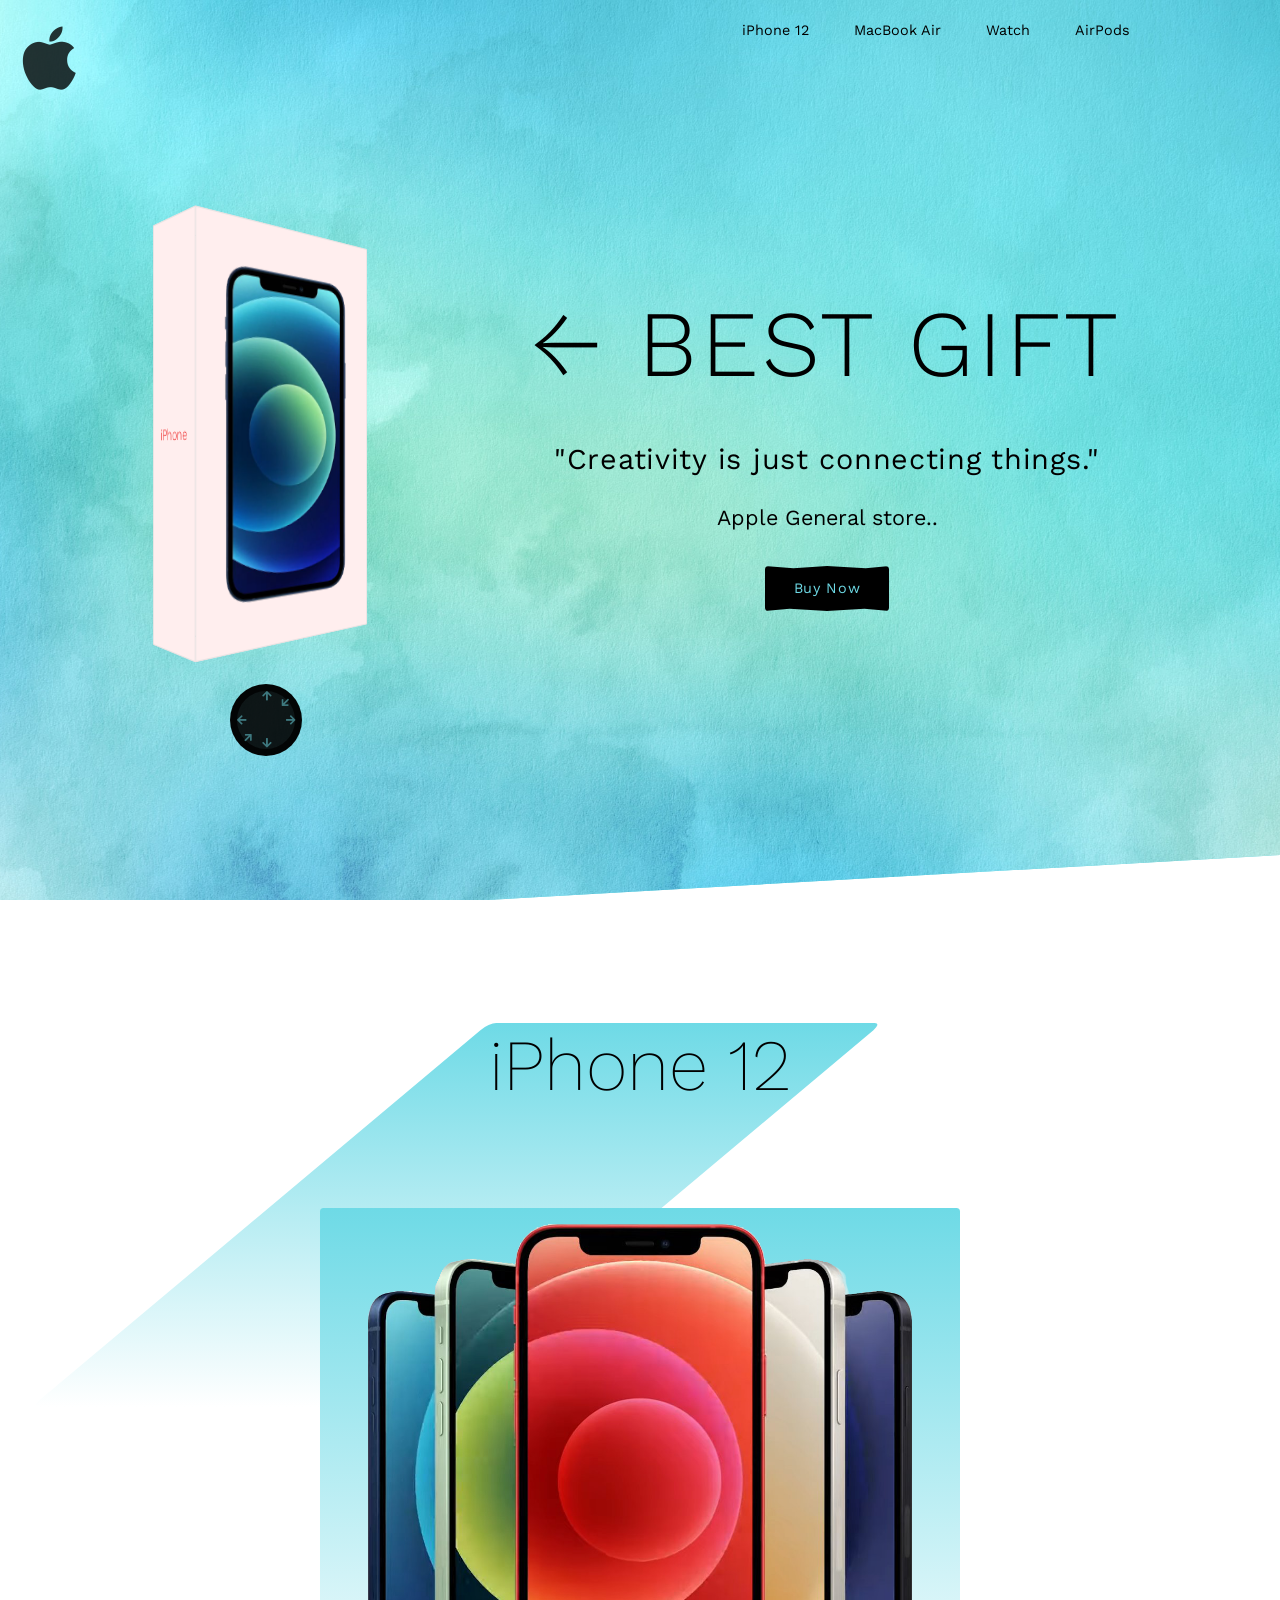
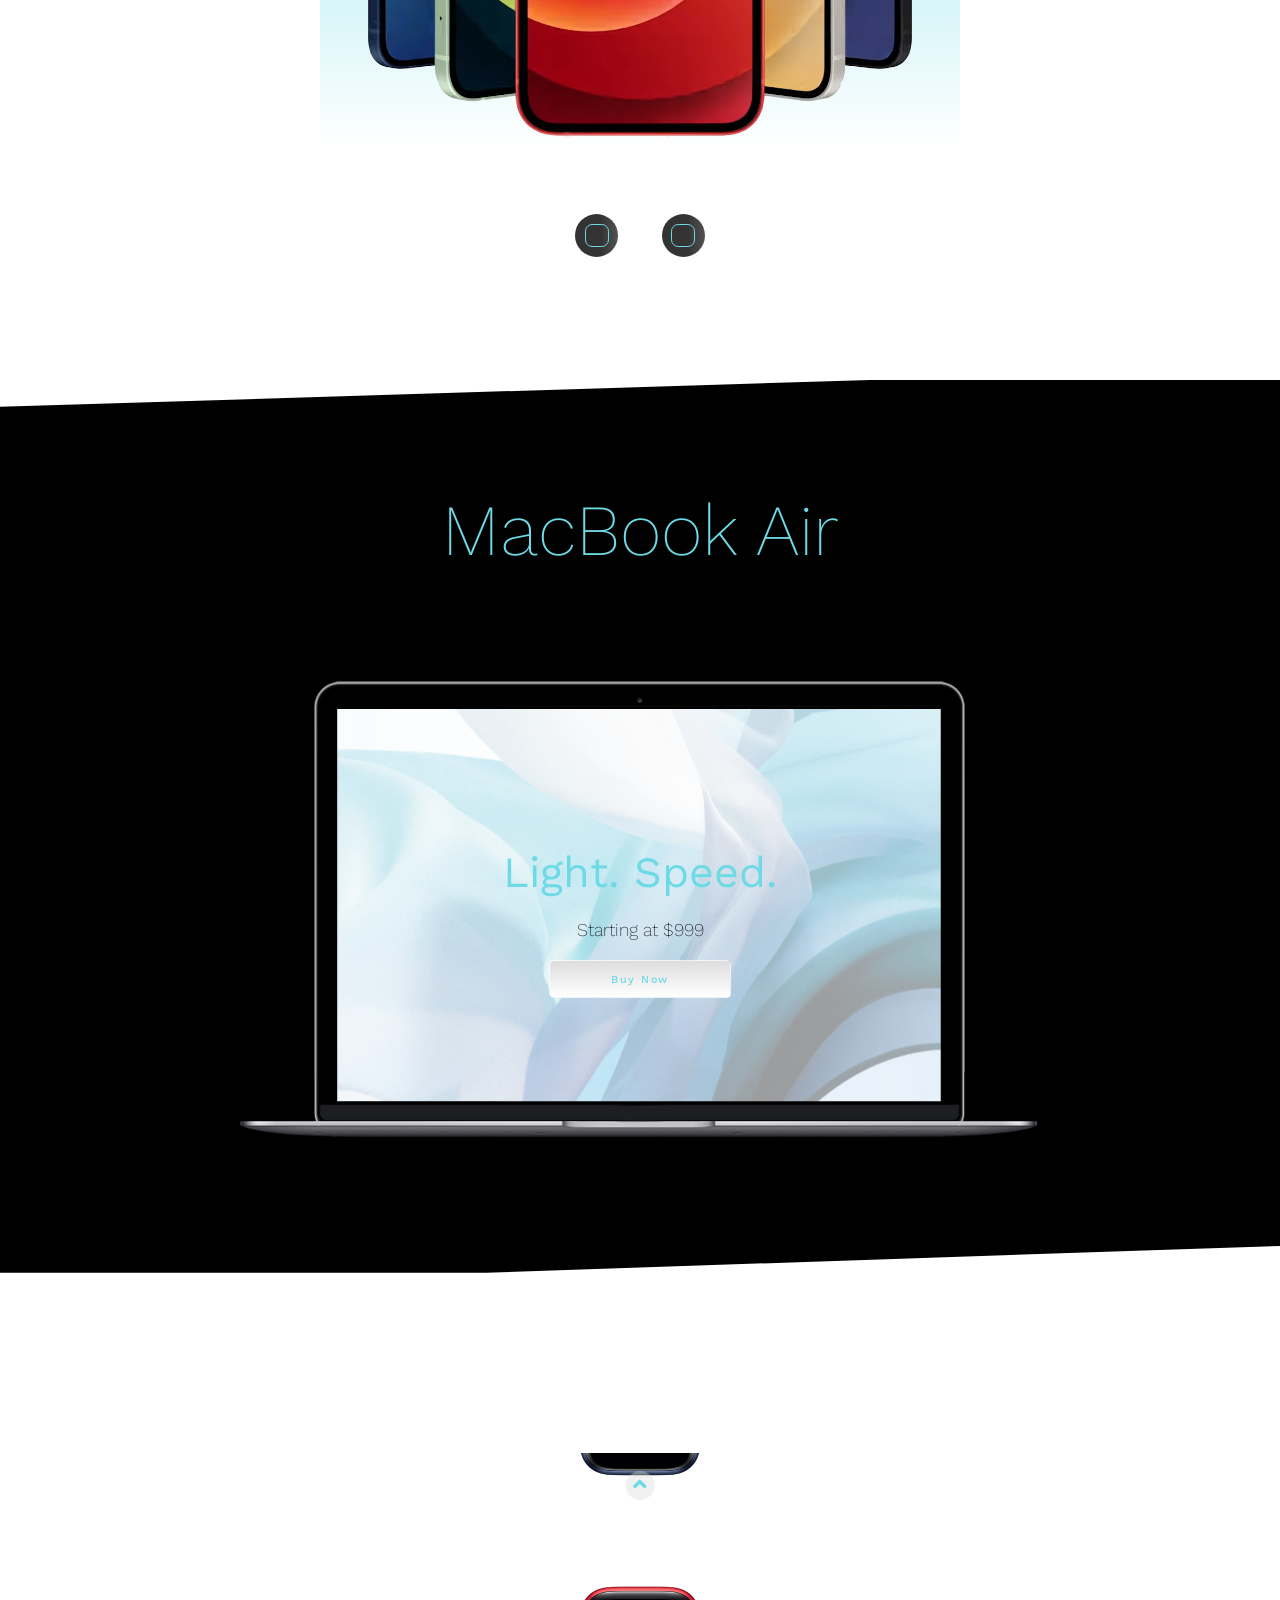
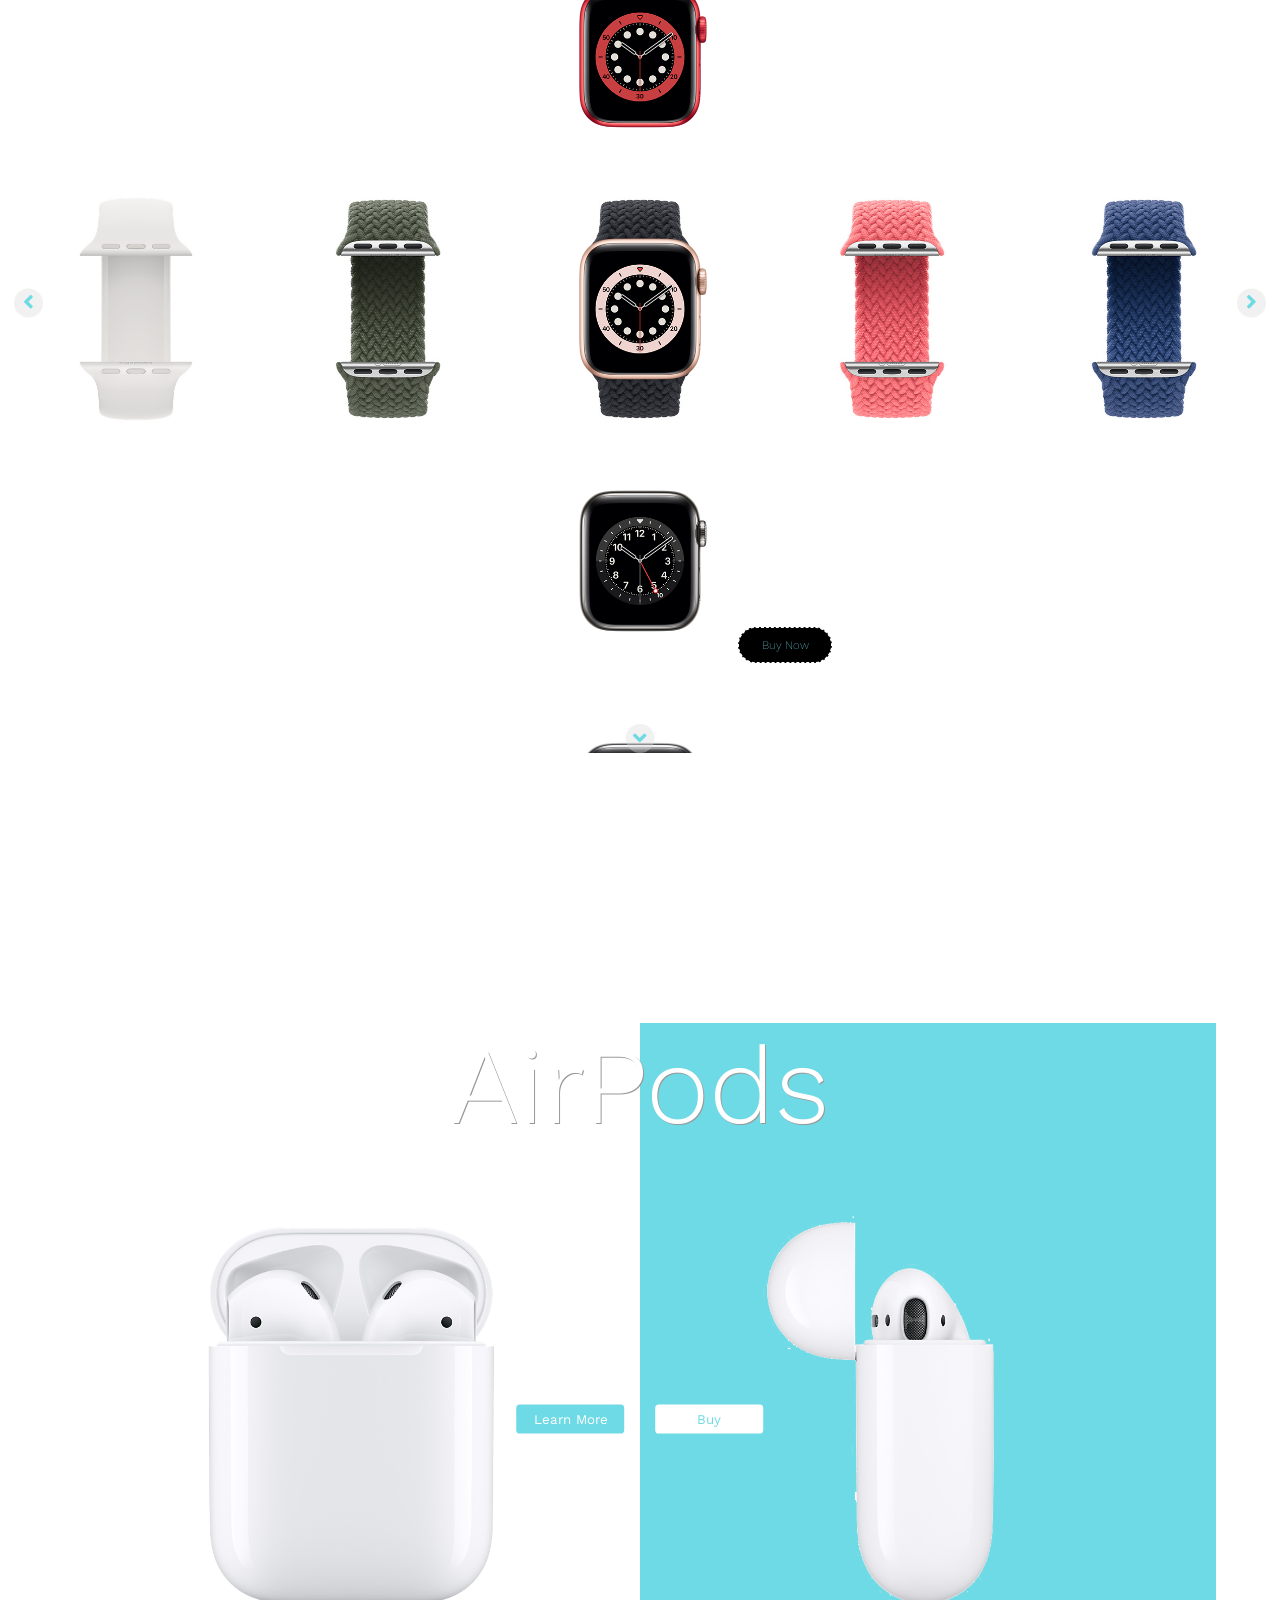
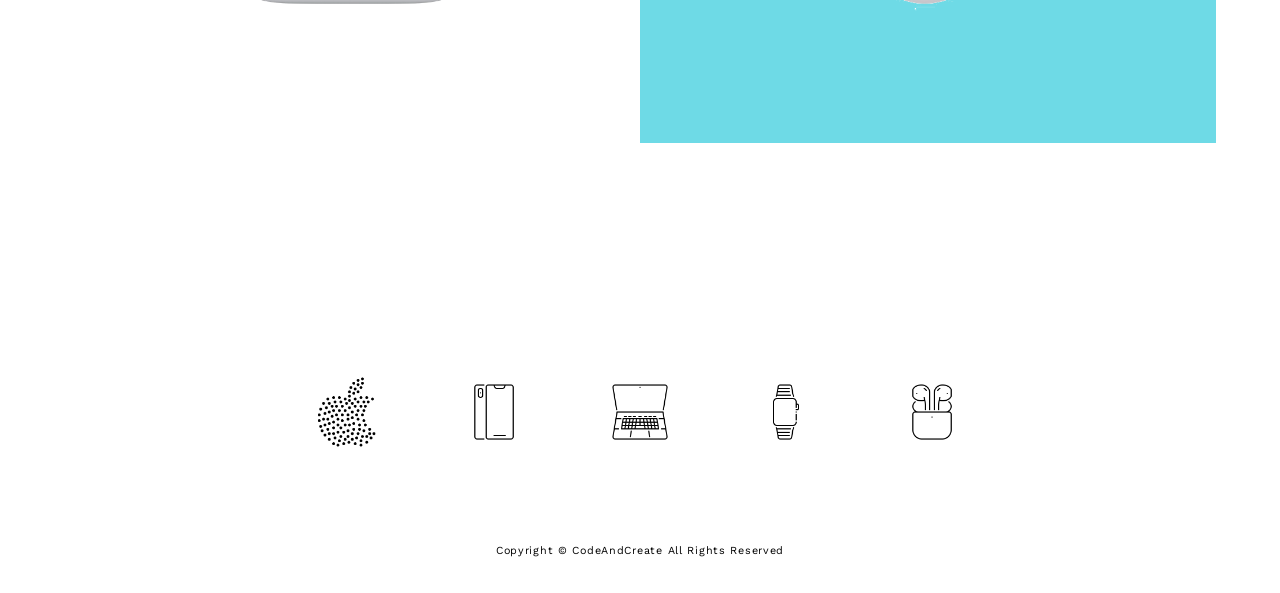
==== Final Files/index.html @ ab6349bb "Initial commit" ====
<!DOCTYPE html>
<html lang="en" xmlns:mso="urn:schemas-microsoft-com:office:office" xmlns:msdt="uuid:C2F41010-65B3-11d1-A29F-00AA00C14882">
<head>
    <meta charset="UTF-8">
    <meta name="viewport" content="width=device-width, initial-scale=1.0">
    <title></title>
    <link rel="shortcut icon" href="images/Icons/home-icon.png">
    <link rel="stylesheet" href="style.css">
    <link rel="stylesheet" href="https://cdnjs.cloudflare.com/ajax/libs/font-awesome/5.15.1/css/all.min.css">

<!--[if gte mso 9]><xml>
<mso:CustomDocumentProperties>
<mso:display_urn_x003a_schemas-microsoft-com_x003a_office_x003a_office_x0023_Editor msdt:dt="string">Clara Joseph</mso:display_urn_x003a_schemas-microsoft-com_x003a_office_x003a_office_x0023_Editor>
<mso:Order msdt:dt="string">978500.000000000</mso:Order>
<mso:ComplianceAssetId msdt:dt="string"></mso:ComplianceAssetId>
<mso:SharedWithUsers msdt:dt="string"></mso:SharedWithUsers>
<mso:_ExtendedDescription msdt:dt="string"></mso:_ExtendedDescription>
<mso:display_urn_x003a_schemas-microsoft-com_x003a_office_x003a_office_x0023_Author msdt:dt="string">Clara Joseph</mso:display_urn_x003a_schemas-microsoft-com_x003a_office_x003a_office_x0023_Author>
<mso:ContentTypeId msdt:dt="string">0x0101007AF853F3FE6B504C915F2343DFBD0DA8</mso:ContentTypeId>
<mso:_SourceUrl msdt:dt="string"></mso:_SourceUrl>
<mso:_SharedFileIndex msdt:dt="string"></mso:_SharedFileIndex>
<mso:MediaLengthInSeconds msdt:dt="string"></mso:MediaLengthInSeconds>
</mso:CustomDocumentProperties>
</xml><![endif]-->
</head>
<body>
    <div class="container">
        <!-- Section 1 -->
        <section class="section-1" id="section-1">
            <!-- Logo -->
            <a href="#" class="logo">
                <i class="fab fa-apple"></i>
            </a>
            <!--End of Logo -->

            <!-- Navbar -->
            <nav class="navbar">
                <a href="#section-2" class="navbar-link">iPhone 12</a>
                <a href="#section-3" class="navbar-link">MacBook Air</a>
                <a href="#section-3" class="navbar-link">Watch</a>
                <a href="#section-4" class="navbar-link">AirPods</a>
            </nav>
            <!-- End of Navbar -->

            <!-- Cube -->
            <div class="cube-wrapper">
                <div class="cube">
                    <div class="front-side">
                        <img src="images/iphone.png">
                    </div>
                    <div class="back-side center">
                        <i class="fab fa-apple"></i>
                    </div>
                </div>

                <!-- Controls -->
                <div class="controls">
                    <a href="#" class="top-x-control">
                        <i class="fas fa-arrow-up "></i>
                    </a>
                    <a href="#" class="bottom-x-control">
                        <i class="fas fa-arrow-down "></i>
                    </a>
                    <a href="#" class="left-y-control">
                        <i class="fas fa-arrow-left "></i>
                    </a>
                    <a href="#" class="right-y-control">
                        <i class="fas fa-arrow-right "></i>
                    </a>
                    <a href="#" class="top-z-control">
                        <i class="fas fa-arrow-down "></i>
                    </a>
                    <a href="#" class="bottom-z-control">
                        <i class="fas fa-arrow-up "></i>
                    </a>
                </div>
                <!-- End of Controls -->
            </div>
            <!-- End of Cube -->

            <!-- Banner -->
            <div class="section-1-banner center">
                <h1>&#8592; Best Gift</h1>
                <p>"Creativity is just connecting things."</p>
                <span> Apple General store..</span>
                <button type="button">Buy Now</button>
            </div>
            <!-- End of Banner -->

            <!-- Slideshow -->
            <div class="slideshow"></div>
            <!-- End of Slideshow -->
        </section>
        <!-- End of Section 1 -->

        <!-- Section 2 -->
        <section class="section-2" id="section-2">
            <!-- Section 2 Heading -->
            <h1 class="section-2-heading">iPhone 12</h1>
            <!-- End of Section 2 Heading -->

            <!-- Section 2 Images -->
            <div class="iphones">
                <img src="images/iPhones/iphones-1-img.png" class="iphone-img-1">
                <img src="images/iPhones/iphones-2-img.png" class="iphone-img-2">
            </div>
            <!-- End of Section 2 Images -->

            <!-- Section 2 Buttons -->
            <div class="iphone-btns">
                <a href="#" class="iphone-btn center"><span>Learn More</span></a>
                <a href="#" class="iphone-btn center"><span>Shop</span></a>
            </div>
            <!-- End of Section 2 Buttons -->
        </section>
        <!-- End of Section 2 -->

        <!-- Section 3 -->
        <section class="section-3 center" id="section-3">
            <!-- Section 3 Heading -->
            <h1 class="section-3-heading">MacBook Air</h1>
            <!-- End of Section 3 Heading -->

            <!-- Section 3 Content -->
            <div class="section-3-content center">
                <!-- Section 3 Images -->
                <img src="images/MacBook/macbook-screen.png" class="macbook-img-1">
                <img src="images/MacBook/macbook-keyboard.png" class="macbook-img-2">
                <!-- End of Section 3 Images -->

                <!-- Section 3 Loading -->
                <div class="loading-wrapper">
                    <div class="loading center">
                        <i class="fab fa-apple"></i>
                        <div class="progress-bar"></div>
                    </div>
                </div>
                <!-- End of Section 3 Loading -->

                <!-- Section 3 Info -->
                <div class="macbook-info">
                    <h2 class="macbook-info-heading">Light. Speed.</h2>
                    <p class="macbook-price">Starting at $999</p>
                    <button class="macbook-btn">Buy Now</button>
                </div>
                <!-- End of Section 3 Info -->
            </div>
            <!-- End of Section 3 Content -->
        </section>
        <!-- End of Section 3 -->

        <!-- Section 4 -->
        <section class="section-4 center" id="section-4">
            <!-- Section 4 Watches -->
            <div class="watches center">
                <!-- Watch Bands -->
                <div class="watch-bands center">
                    <img src="images/watches/watch-band-1.jpg" class="watch-band-img">
                    <img src="images/watches/watch-band-2.jpg" class="watch-band-img">
                    <img src="images/watches/watch-band-3.jpg" class="watch-band-img">
                    <img src="images/watches/watch-band-4.jpg" class="watch-band-img">
                    <img src="images/watches/watch-band-5.jpg" class="watch-band-img">
                    <img src="images/watches/watch-band-6.jpg" class="watch-band-img">
                    <img src="images/watches/watch-band-7.jpg" class="watch-band-img">
                    <img src="images/watches/watch-band-8.jpg" class="watch-band-img">
                    <img src="images/watches/watch-band-9.jpg" class="watch-band-img">
                </div>
                <!-- End of Watch Bands -->

                <!-- Watch Cases -->
                <div class="watch-cases center">
                    <img src="images/watches/watch-case-1.png" class="watch-case-img">
                    <img src="images/watches/watch-case-2.png" class="watch-case-img">
                    <img src="images/watches/watch-case-3.png" class="watch-case-img">
                    <img src="images/watches/watch-case-4.png" class="watch-case-img">
                    <img src="images/watches/watch-case-5.png" class="watch-case-img">
                    <img src="images/watches/watch-case-6.png" class="watch-case-img">
                    <img src="images/watches/watch-case-7.png" class="watch-case-img">
                    <img src="images/watches/watch-case-8.png" class="watch-case-img">
                    <img src="images/watches/watch-case-9.png" class="watch-case-img">
                </div>
                <!-- End of Watch Cases -->
            </div>
            <!-- End of Section 4 Watches -->

            <!-- Watch Controls -->
            <a href="#" class="watch-control watch-top-control center">
                <i class="fas fa-angle-up"></i>
            </a>
            <a href="#" class="watch-control watch-right-control center">
                <i class="fas fa-angle-right"></i>
            </a>
            <a href="#" class="watch-control watch-bottom-control center">
                <i class="fas fa-angle-down"></i>
            </a>
            <a href="#" class="watch-control watch-left-control center">
                <i class="fas fa-angle-left"></i>
            </a>
            <!-- End of Watch Controls -->

            <!-- Watch Button -->
            <button class="watch-btn">Buy Now</button>
            <!-- End of Watch Button -->
        </section>
        <!-- End of Section 4 -->

        <!-- Section 5 -->
        <section class="section-5 center" id="section-5">
            <!-- Section 5 Content -->
            <div class="airpods">
                <!-- Section 5 Heading -->
                <h1 class="section-5-heading">AirPods</h1>
                <!-- End of Section 5 Heading -->

                <!-- Section 5 Images -->
                <img src="images/AirPods/airpods-1.png" class="airpods-img-1">
                <img src="images/AirPods/airpods-2.png" class="airpods-img-2">
                <!-- End of Section 5 Images -->

                <!-- Section 5 Buttons -->
                <div class="airpods-buttons">
                    <button class="airpods-btn">Learn More</button>
                    <button class="airpods-btn">Buy</button>
                </div>
                <!-- End of Section 5 Buttons -->
            </div>
            <!-- End of Section 5 Content -->
        </section>
        <!-- End of Section 5 -->

        <!-- Section 6 -->
        <section class="section-6 center">
            <div class="section-6-icons">
                <a href="#section-1" class="icon-link">
                    <img src="images/Icons/home-icon.png">
                </a>
                <a href="#section-2" class="icon-link">
                    <img src="images/Icons/iphone-icon.png">
                </a>
                <a href="#section-3" class="icon-link">
                    <img src="images/Icons/macbook-icon.png">
                </a>
                <a href="#section-4" class="icon-link">
                    <img src="images/Icons/watch-icon.png">
                </a>
                <a href="#section-5" class="icon-link">
                    <img src="images/Icons/airpods-icon.png">
                </a>
            </div>
            <p class="copyright">Copyright &copy; CodeAndCreate All Rights Reserved</p>
        </section>
        <!-- End of Section 6 -->
    </div>
    <script src="script.js"></script>
</body>
</html>
---- Final Files/style.css ----
@import url("https://fonts.googleapis.com/css2?family=Work+Sans:wght@100;200;300;400;500;600;700;800;900&display=swap");

/* Common Styles */
* {
  margin: 0;
  padding: 0;
  box-sizing: border-box;
  list-style-type: none;
  outline: none;
  text-decoration: none;
  font-family: "Work Sans", sans-serif;
}

html {
  font-size: 62.5%;
  scroll-behavior: smooth;
}

:root {
  --primary-color: #6edae6;
  --white-color: #fff;
  --black-color: #000;
}

.center {
  display: flex;
  justify-content: center;
  align-items: center;
}
/* End of Common Styles */

/* Section 1 */
.section-1 {
  width: 100%;
  height: 100vh;
  background-color: var(--primary-color);
  display: flex;
  align-items: center;
  justify-content: space-evenly;
  clip-path: polygon(100% 0, 100% 95%, 38% 100%, 0 100%, 0 0);
  position: relative;
}

/* Logo */
.logo {
  position: absolute;
  top: 3rem;
  left: 3rem;
}

.logo i {
  font-size: 10rem;
  color: rgba(0, 0, 0, 0.8);
}
/* End of Logo */

/* Navbar */
.navbar {
  position: absolute;
  top: 3rem;
  right: 10%;
}

.navbar-link {
  font-size: 2rem;
  display: inline-block;
  margin: 0 3rem;
  color: var(--black-color);
  transition: transform 0.5s;
}

.navbar-link:hover {
  transform: scale(1.5);
}
/* End of Navbar */

/* Cube */
.cube-wrapper {
  perspective: 100rem;
}

.cube {
  width: 30rem;
  height: 55rem;
  transform-style: preserve-3d;
  transform: rotateX(0) rotateY(20deg) rotateZ(0);
  position: relative;
  top: -2rem;
  transition: transform 0.5s;
}

.front-side,
.back-side {
  width: 100%;
  height: 100%;
  background-color: #fee;
  position: absolute;
  transform-style: preserve-3d;
  box-shadow: inset 0.1rem 0.1rem 0.1rem #ddd, inset -0.1rem -0.1rem 0.1rem #ddd;
}

.front-side {
  padding: 2.5rem;
  transform: translateZ(5rem);
}

.front-side::before,
.front-side::after {
  content: "";
  width: 100%;
  height: 10rem;
  background-color: #fee;
  position: absolute;
  box-shadow: inset 0.1rem 0.1rem 0.1rem #ddd, inset -0.1rem -0.1rem 0.1rem #ddd;
}

.front-side::before {
  top: 0;
  left: 0;
  transform: rotateX(-90deg);
  transform-origin: top;
}

.front-side::after {
  bottom: 0;
  left: 0;
  transform: rotateX(90deg);
  transform-origin: bottom;
}

.front-side img {
  width: 100%;
  height: 100%;
  object-fit: contain;
}

.back-side {
  transform: translateZ(-5rem);
}

.back-side::before,
.back-side::after {
  content: "iPhone";
  width: 10rem;
  height: 100%;
  background-color: #fee;
  position: absolute;
  display: flex;
  justify-content: center;
  align-items: center;
  font-size: 2rem;
  font-weight: 300;
  color: #ec1919;
  box-shadow: inset 0.1rem 0.1rem 0.1rem #ddd, inset -0.1rem -0.1rem 0.1rem #ddd;
}

.back-side::before {
  top: 0;
  left: 0;
  transform: rotateY(-90deg);
  transform-origin: left;
}

.back-side::after {
  top: 0;
  right: 0;
  transform: rotateY(90deg);
  transform-origin: right;
}

.back-side i {
  font-size: 12rem;
  color: var(--primary-color);
  text-shadow: 0.1rem 0.1rem 0.2rem #aaa, -0.1rem -0.1rem 0.2rem #aaa;
  transform: rotateY(180deg);
}

/* Controls */
.controls {
  position: absolute;
  bottom: -15rem;
  left: 50%;
  transform: translateX(-50%);
  width: 10rem;
  height: 10rem;
  background-color: rgba(0, 0, 0, 0.9);
  border-radius: 50%;
  border: 1rem solid rgba(0, 0, 0, 0.8);
}

.controls a {
  position: absolute;
}

.controls a:nth-child(1) {
  top: 0;
  left: 50%;
  transform: translateX(-50%);
}

.controls a:nth-child(2) {
  bottom: 0;
  left: 50%;
  transform: translateX(-50%);
}

.controls a:nth-child(3) {
  top: 50%;
  left: 0;
  transform: translateY(-50%);
}

.controls a:nth-child(4) {
  top: 50%;
  right: 0;
  transform: translateY(-50%);
}

.controls a:nth-child(5) {
  top: 10%;
  right: 10%;
  transform: rotate(45deg);
}

.controls a:nth-child(6) {
  bottom: 10%;
  left: 10%;
  transform: rotate(45deg);
}

.controls i {
  font-size: 1.5rem;
  color: var(--primary-color);
  opacity: 0.5;
  transition: opacity 0.5s;
}

.controls a:hover i {
  opacity: 1;
}
/* End of Controls */
/* End of Cube */

/* Banner */
.section-1-banner {
  flex-direction: column;
}

.section-1-banner h1 {
  font-size: 13rem;
  font-weight: 300;
  text-transform: uppercase;
  letter-spacing: 0.5rem;
}

.section-1-banner p {
  font-size: 4rem;
  font-weight: 400;
  letter-spacing: 0.1rem;
  margin: 6rem 0 4rem 0;
}

.section-1-banner span {
  font-size: 3rem;
  margin-bottom: 5rem;
}

.section-1-banner button {
  padding: 2rem 4rem;
  font-size: 2rem;
  background-color: var(--black-color);
  color: var(--primary-color);
  font-weight: 400;
  letter-spacing: 0.1rem;
  border: none;
  border-radius: 0.5rem;
  cursor: pointer;
  clip-path: polygon(
    50% 0%,
    81% 5%,
    100% 0,
    100% 100%,
    80% 95%,
    50% 100%,
    20% 95%,
    0 100%,
    0 0,
    23% 5%
  );
  transition: clip-path 0.5s;
}

.section-1-banner button:hover {
  clip-path: polygon(
    40% 15%,
    77% 15%,
    100% 10%,
    100% 90%,
    75% 85%,
    40% 85%,
    30% 100%,
    0 50%,
    0 50%,
    30% 0
  );
}
/* End of Banner */

/* Slideshow */
.slideshow {
  width: 100%;
  height: 100%;
  position: absolute;
  top: 0;
  left: 0;
  z-index: -1;
}

.slideshow div {
  width: 100%;
  height: 100%;
  position: absolute;
  background-size: cover;
  background-position: center;
  background-repeat: no-repeat;
  opacity: 0;
  transition: opacity 5s;
}

.slideshow div.change {
  opacity: 1;
}
/* End of Slideshow */
/* End of Section 1 */

/* Section 2 */
.section-2 {
  width: 100%;
  height: 120vh;
  padding: 10vh 0;
  display: flex;
  flex-direction: column;
  align-items: center;
  justify-content: space-around;
}

/* Section 2 Heading */
.section-2-heading {
  font-size: 10rem;
  font-weight: 200;
  color: var(--black-color);
  position: relative;
  margin-bottom: 5rem;
}

.section-2-heading::before {
  content: "";
  width: 130%;
  height: 30vw;
  background-image: linear-gradient(var(--primary-color), var(--white-color));
  position: absolute;
  top: 0;
  left: 0;
  transform: skewX(-50deg);
  transform-origin: left top;
  z-index: -1;
  border-radius: 1rem;
}
/* End of Section 2 Heading */

/* Section 2 Images */
.iphones {
  height: 60vh;
  width: 50vw;
  background-image: linear-gradient(var(--primary-color), var(--white-color));
  border-radius: 0.5rem;
}

.iphones img {
  width: inherit;
  height: inherit;
  object-fit: contain;
  position: absolute;
  transition: opacity 3s;
}

.iphone-img-2 {
  opacity: 0;
}

.iphones:hover .iphone-img-1 {
  opacity: 0;
}

.iphones:hover .iphone-img-2 {
  opacity: 1;
}
/* End of Section 2 Images */

/* Section 2 Buttons */
.iphone-btns {
  display: flex;
}

.iphone-btn {
  width: 6rem;
  height: 6rem;
  background-image: linear-gradient(
    to right,
    rgb(51, 51, 51) 60%,
    rgb(82, 82, 82)
  );
  margin: 0 3rem;
  border-radius: 50%;
  position: relative;
}

.iphone-btn::after {
  content: "";
  width: 50%;
  height: 50%;
  display: block;
  border: 0.1rem solid #6edae6;
  border-radius: 1rem;
}

.iphone-btn span {
  position: absolute;
  top: -3rem;
  font-size: 1.6rem;
  font-weight: 400;
  text-transform: uppercase;
  letter-spacing: 0.1rem;
  color: var(--primary-color);
  width: max-content;
  transform: scale(0);
  transition: transform 0.5s;
}

.iphone-btn:hover span {
  transform: scale(1);
}
/* End of Section 2 Buttons */
/* End of Section 2 */

/* Section 3 */
.section-3 {
  width: 100%;
  height: 100%;
  background-color: var(--black-color);
  flex-direction: column;
  padding: 15rem 0;
  clip-path: polygon(68% 0, 100% 0, 100% 97%, 38% 100%, 0 100%, 0 3%);
}

/* Section 3 Heading */
.section-3-heading {
  font-size: 10rem;
  font-weight: 200;
  color: var(--primary-color);
  margin-bottom: 15rem;
}
/* End of Section 3 Heading */

/* Section 3 Content */
.section-3-content {
  width: 80%;
  flex-direction: column;
  perspective: 1000rem;
  position: relative;
}

/* Section 3 Images */
.section-3-content img {
  width: inherit;
}

.macbook-img-1 {
  transform: rotateX(-80deg);
  transform-origin: bottom;
}

.change .macbook-img-1 {
  transform: rotateX(0);
  transition: transform 3s;
}
/* End of Section 3 Images */

/* Section 3 Loading */
.loading-wrapper {
  position: absolute;
  top: 6%;
  width: 60%;
  height: 85%;
  background: linear-gradient(
      rgba(255, 255, 255, 0.6),
      rgba(255, 255, 255, 0.6)
    ),
    url(images/MacBook/macbook-1-desktop.png) center no-repeat;
  z-index: -1;
  opacity: 0;
}

.change .loading-wrapper {
  opacity: 1;
  transition: opacity 1s 2s;
}

.loading {
  width: 100%;
  height: 100%;
  position: absolute;
  top: 0;
  left: 0;
  background-color: var(--black-color);
  flex-direction: column;
}

.change .loading {
  opacity: 0;
  transition: 1s 5s;
}

.loading i {
  font-size: 10rem;
  color: var(--white-color);
  margin-bottom: 2rem;
}

.progress-bar {
  width: 22rem;
  height: 0.3rem;
  background-color: #888;
  border-radius: 5rem;
  position: relative;
}

.progress-bar::after {
  content: "";
  position: absolute;
  top: 0;
  left: 0;
  width: 0;
  height: 100%;
  background-color: var(--white-color);
}

.change .progress-bar::after {
  width: 100%;
  transition: width 1s 3s;
}
/* End of Section 3 Loading */

/* Section 3 Info */
.macbook-info {
  position: absolute;
  width: 70rem;
  text-align: center;
  opacity: 0;
}

.change .macbook-info {
  opacity: 1;
  transition: opacity 1s 6s;
}

.macbook-info-heading {
  font-size: 6rem;
  font-weight: 400;
  color: var(--primary-color);
}

.macbook-price {
  font-size: 2.5rem;
  font-weight: 200;
  margin: 3rem 0;
}

.macbook-btn {
  width: 25rem;
  height: 5rem;
  background-image: linear-gradient(#ddd, #fff);
  border: none;
  border-radius: 0.5rem;
  box-shadow: 0.1rem 0.1rem 0.1rem #fff, -0.1rem -0.1rem 0.1rem #fff;
  font-size: 1.5rem;
  font-weight: 500;
  letter-spacing: 0.2rem;
  color: var(--primary-color);
  cursor: pointer;
}
/* End of Section 3 Info */
/* End of Section 3 Content */
/*End of Section 3 */

/* Section 4 */
.section-4 {
  height: 140vh;
  padding: 20vh 0;
  flex-direction: column;
  position: relative;
}

/* Section 4 Watches */
.watches {
  position: relative;
  width: 100%;
  height: 100%;
  overflow: hidden;
}

.watches > div {
  position: absolute;
}
/* Watch Bands */
.watch-bands {
  transition: margin-right 1s;
}

.watch-band-img {
  width: 35rem;
  height: 35rem;
  object-fit: contain;
}
/* End of Watch Bands */

/* Watch Cases */
.watch-cases {
  flex-direction: column;
  transition: margin-top 1s;
}

.watch-case-img {
  width: 35rem;
  height: 35rem;
  object-fit: contain;
}
/* End of Watch Cases */
/* End of Section 4 Watches */

/* Watch Controls */
.watch-control {
  position: absolute;
  width: 4rem;
  height: 4rem;
  background-color: rgba(221, 221, 221, 0.4);
  border-radius: 5rem;
}

.hideControl {
  opacity: 0;
  visibility: hidden;
}

.watch-control i {
  font-size: 3rem;
  color: var(--primary-color);
}

.watch-top-control {
  top: 22vh;
  left: 50%;
  transform: translateX(-50%);
}

.watch-right-control {
  top: 50%;
  right: 2rem;
  transform: translateY(-50%);
}

.watch-bottom-control {
  left: 50%;
  bottom: 20vh;
  transform: translateX(-50%);
}

.watch-left-control {
  top: 50%;
  left: 2rem;
  transform: translateY(-50%);
}
/* End of Watch Controls */

/* Watch Button */
.watch-btn {
  position: absolute;
  bottom: 30vh;
  right: 35%;
  width: 13rem;
  height: 5rem;
  background-color: var(--black-color);
  color: var(--primary-color);
  border: 0.1rem dashed var(--white-color);
  border-radius: 4rem;
  font-size: 1.6rem;
  font-weight: 200;
  cursor: pointer;
}
/* End of Watch Button */
/* End of Section 4 */

/* Section 5 */
.section-5 {
  width: 100%;
  height: 100vh;
}

/* Section 5 Content */
.airpods {
  width: 90%;
  height: 80%;
  display: flex;
  position: relative;
}

/* Section 5 Heading */
.section-5-heading {
  position: absolute;
  top: 0;
  left: 50%;
  transform: translateX(-50%);
  font-size: 15rem;
  font-weight: 300;
  color: var(--white-color);
  text-shadow: 0.1rem 0.1rem 0 #999;
}
/* End of Section 5 Heading */

/* Section 5 Images */
.airpods img {
  width: 50%;
  height: 100%;
  object-fit: contain;
}

.airpods-img-2 {
  background-color: var(--primary-color);
}
/* End of Section 5 Images */

/* Section 5 Buttons */
.airpods-buttons {
  position: absolute;
  top: 50%;
  left: 50%;
  transform: translate(-50%, -50%);
  margin-top: 5rem;
}

.airpods-btn {
  width: 15rem;
  height: 4rem;
  background-color: var(--primary-color);
  margin: 0 2rem;
  border: none;
  border-radius: 0.5rem;
  color: var(--white-color);
  cursor: pointer;
}

.airpods-btn:last-child {
  background-color: var(--white-color);
  color: var(--primary-color);
}
/* End of Section 5 Buttons */
/* End of Section 5 Content */
/* End of Section 5 */

/* Section 6 */
.section-6 {
  width: 100%;
  height: 40vh;
  position: relative;
}

.icon-link {
  margin: 0 5rem;
}

.icon-link img {
  width: 10rem;
}

.copyright {
  position: absolute;
  bottom: 5rem;
  font-size: 1.5rem;
  letter-spacing: 0.1rem;
}
/* End of Section 6 */

/* Responsive */
@media (max-width: 1500px) {
  html {
    font-size: 45%;
  }
}

@media (max-width: 1100px) {
  html {
    font-size: 40%;
  }

  .navbar-link {
    font-weight: 700;
  }

  .section-1-banner h1 {
    font-size: 8rem;
  }

  .section-1-banner p {
    font-size: 3rem;
  }

  .watch-btn {
    right: 25%;
  }
}

@media (max-width: 900px) {
  .section-3-content {
    width: 90%;
  }

  .loading-wrapper {
    width: 70%;
  }

  .loading i {
    font-size: 6rem;
  }

  .section-5-heading {
    font-size: 12rem;
  }
}

@media (max-width: 700px) {
  .logo {
    top: 0;
    left: 2rem;
  }

  .logo i {
    font-size: 8rem;
  }

  .controls {
    display: none;
  }

  .cube-wrapper {
    opacity: 0.7;
  }

  .cube {
    top: 3rem;
  }

  .section-1-banner {
    position: absolute;
  }

  .section-1-banner h1 {
    position: relative;
    left: -5rem;
  }

  .section-1-banner h1::first-letter {
    visibility: hidden;
    opacity: 0;
  }

  .section-1-banner button:hover {
    clip-path: polygon(
      50% 0%,
      81% 5%,
      100% 0,
      100% 100%,
      80% 95%,
      50% 100%,
      20% 95%,
      0 100%,
      0 0,
      23% 5%
    );
  }

  .iphones {
    height: 70vh;
    width: 70vw;
  }

  .watch-btn {
    right: 15%;
  }

  .airpods-img-1 {
    display: none;
  }

  .airpods .airpods-img-2 {
    width: 100%;
  }

  .airpods-btn {
    background-color: var(--white-color);
    color: var(--primary-color);
    box-shadow: 0.1rem 0.1rem 0.1rem #ddd;
  }

  .icon-link {
    margin: 0 2rem;
  }
}

@media (max-width: 550px) {
  .navbar-link {
    margin: 0 1.5rem;
  }

  .section-2-heading {
    font-size: 8rem;
  }

  .section-3-heading {
    font-size: 8rem;
  }

  .macbook-info-heading {
    font-size: 5rem;
  }

  .macbook-btn {
    width: 15rem;
    height: 3rem;
    font-size: 1.3rem;
  }

  .airpods-buttons {
    width: 50rem;
    text-align: center;
  }

  .icon-link img {
    width: 8rem;
  }
}

@media (max-width: 450px) {
  html {
    font-size: 35%;
  }

  .logo {
    top: 10rem;
    left: 50%;
    transform: translateX(-50%);
  }

  .navbar {
    left: 50%;
    transform: translateX(-50%);
    width: max-content;
  }

  .section-1-banner p {
    text-align: center;
  }

  .iphones {
    width: 75vw;
  }

  .section-3-heading {
    font-size: 6rem;
  }

  .macbook-info {
    width: 40rem;
  }

  .macbook-info-heading {
    font-size: 3rem;
  }

  .macbook-price {
    font-size: 2rem;
    font-weight: 300;
  }

  .watch-btn {
    right: 5%;
  }

  .icon-link img {
    width: 6rem;
  }
}
/* End of Responsive */
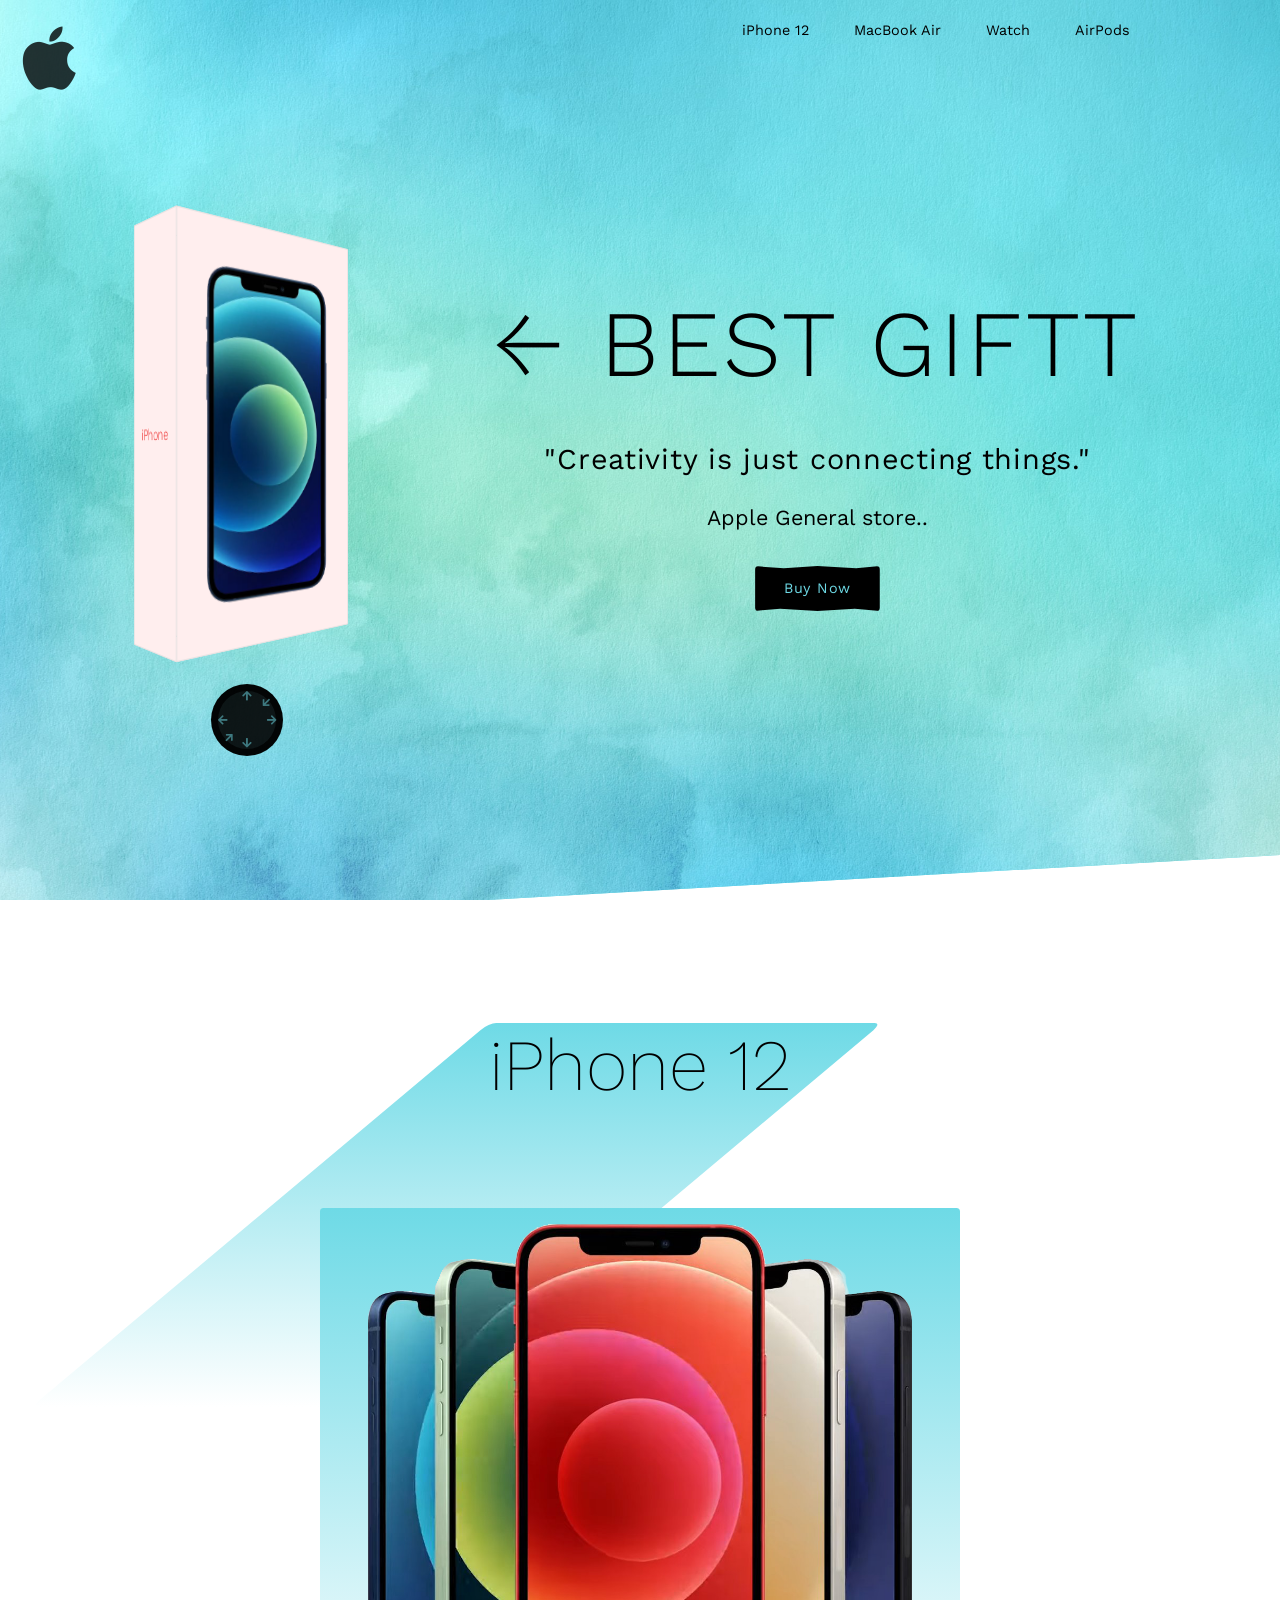
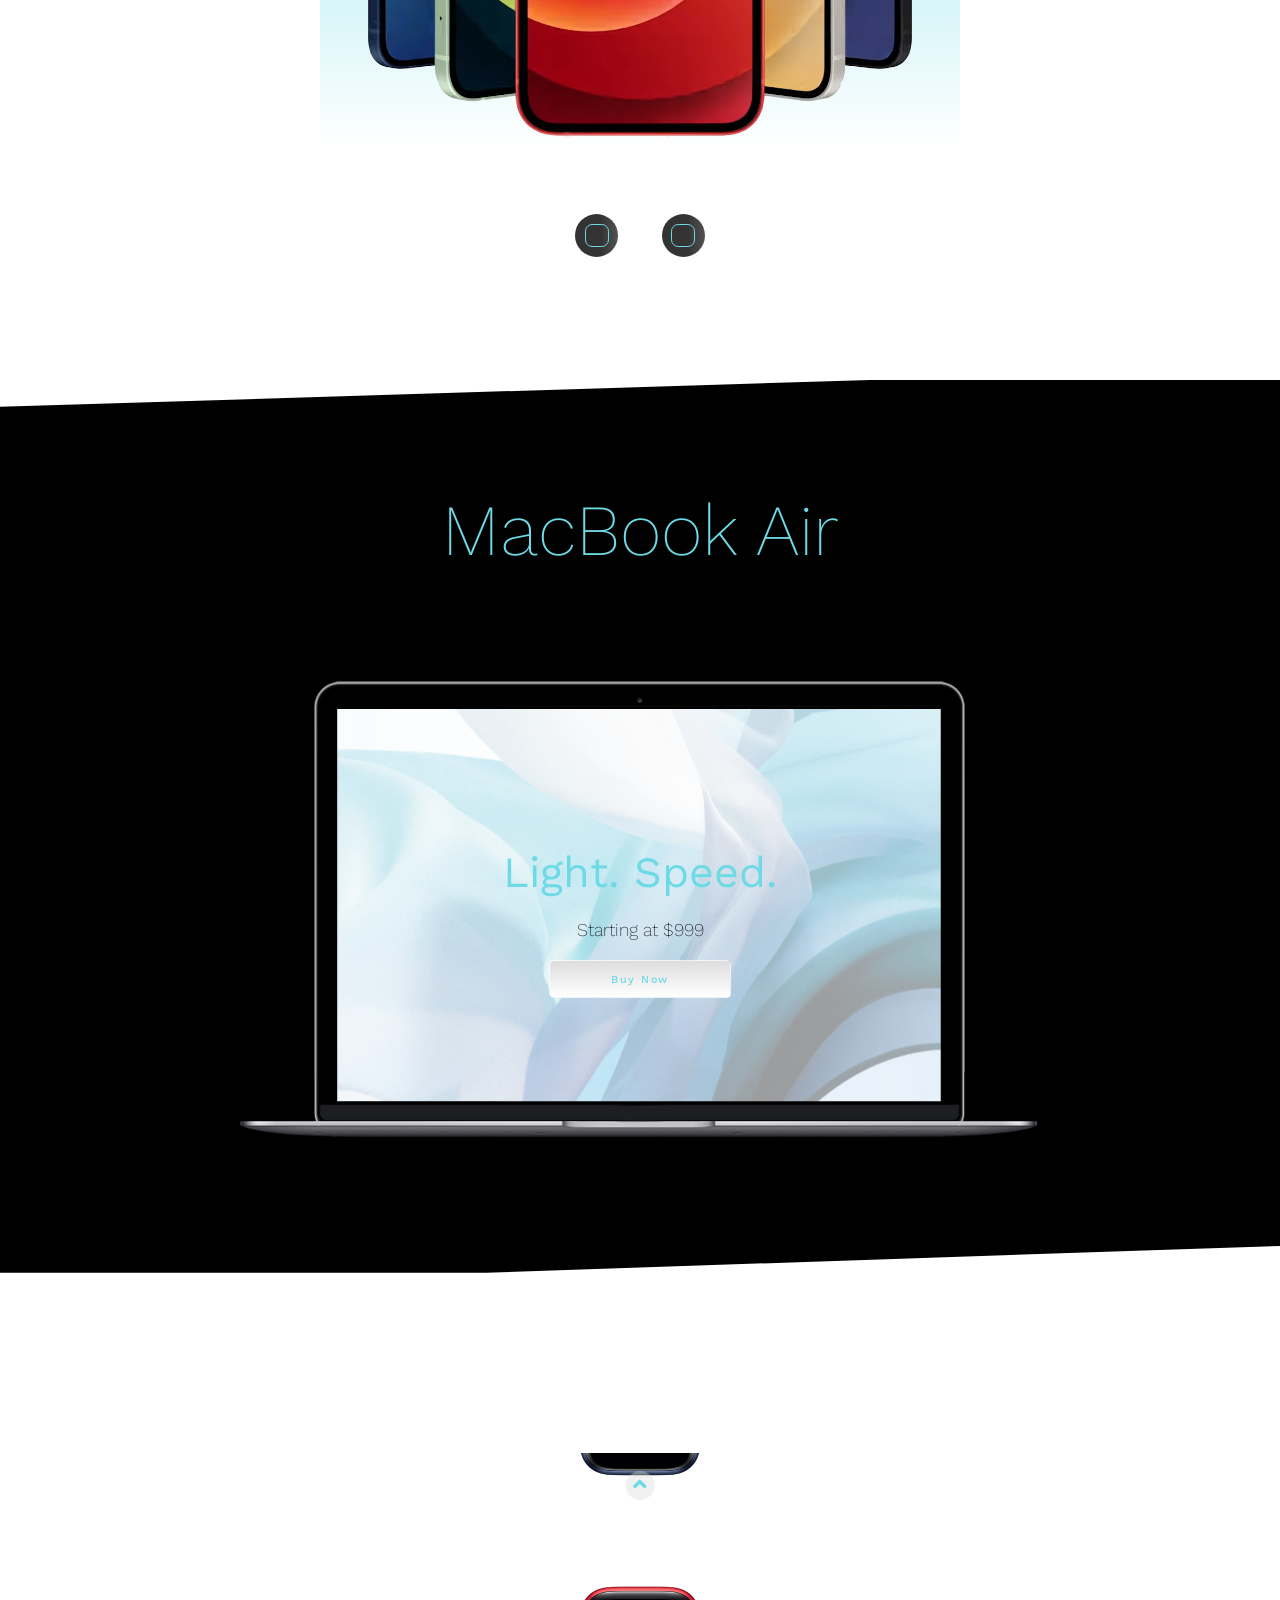
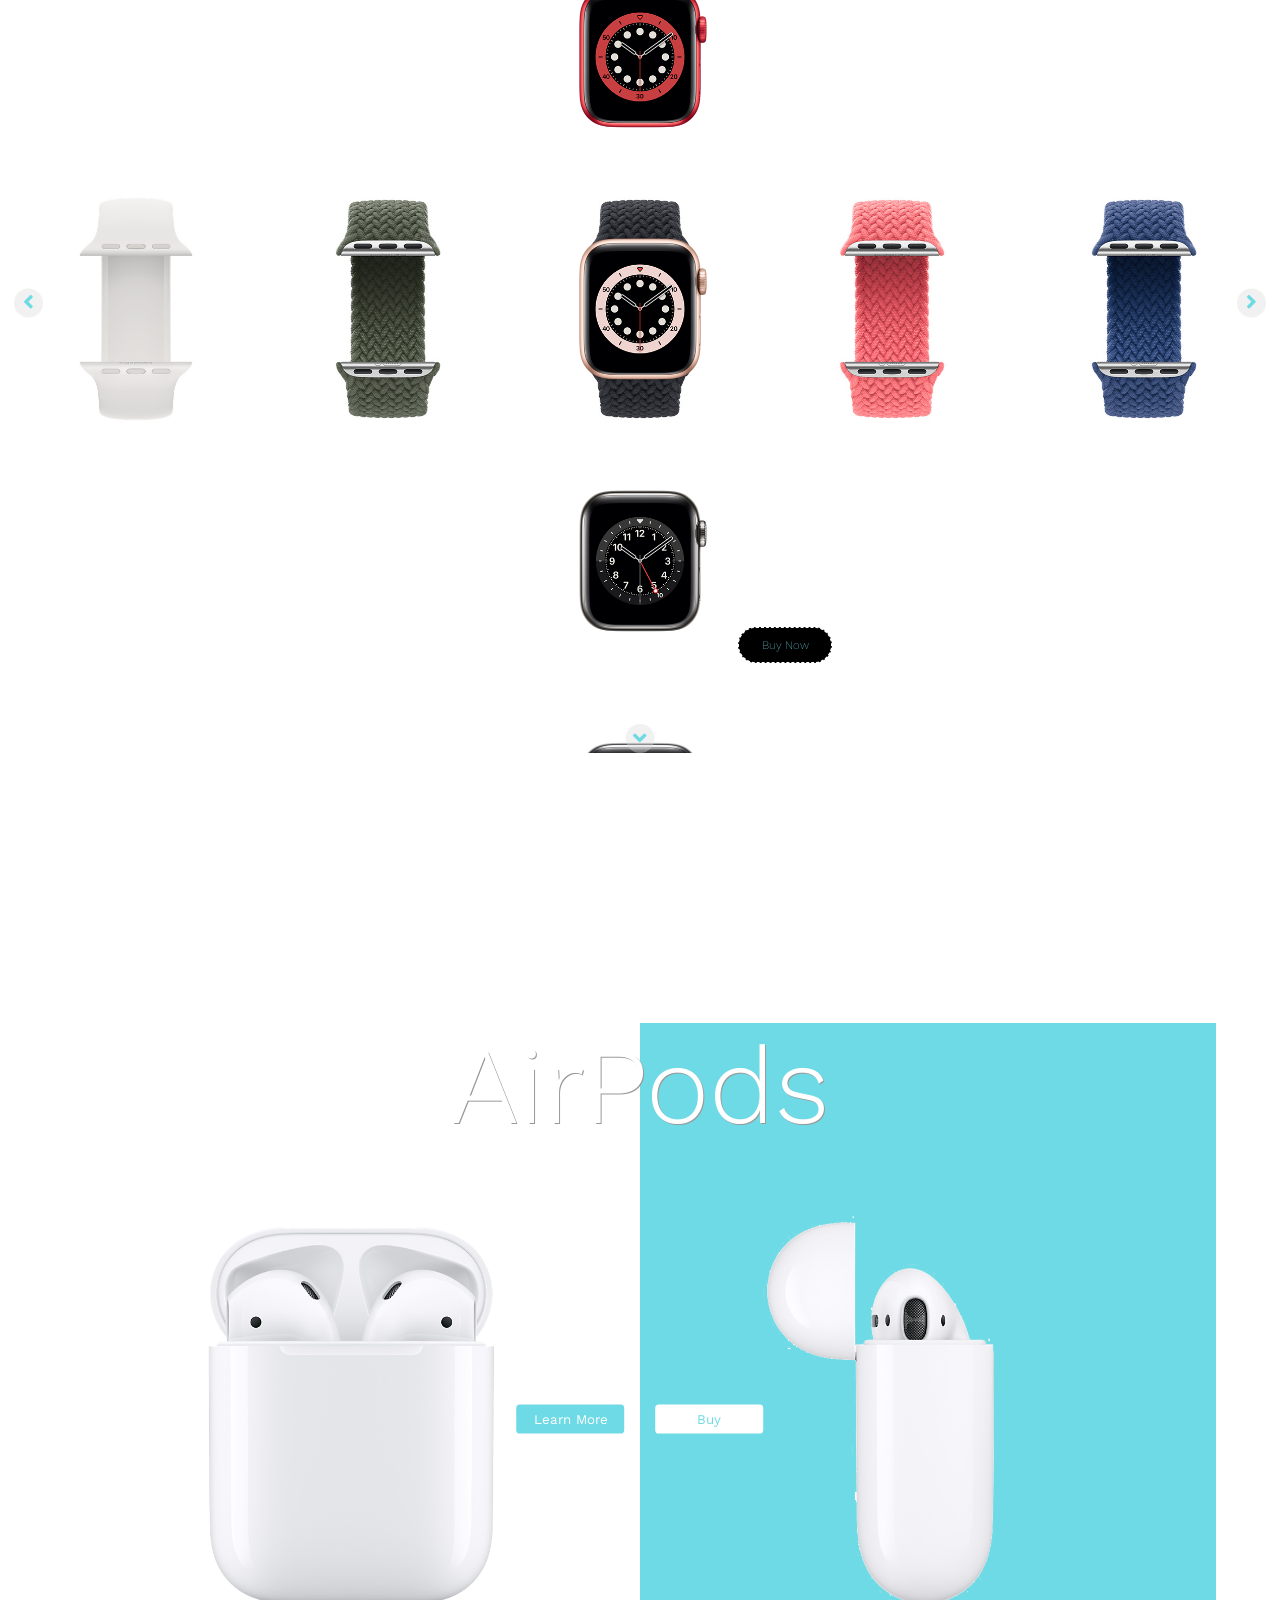
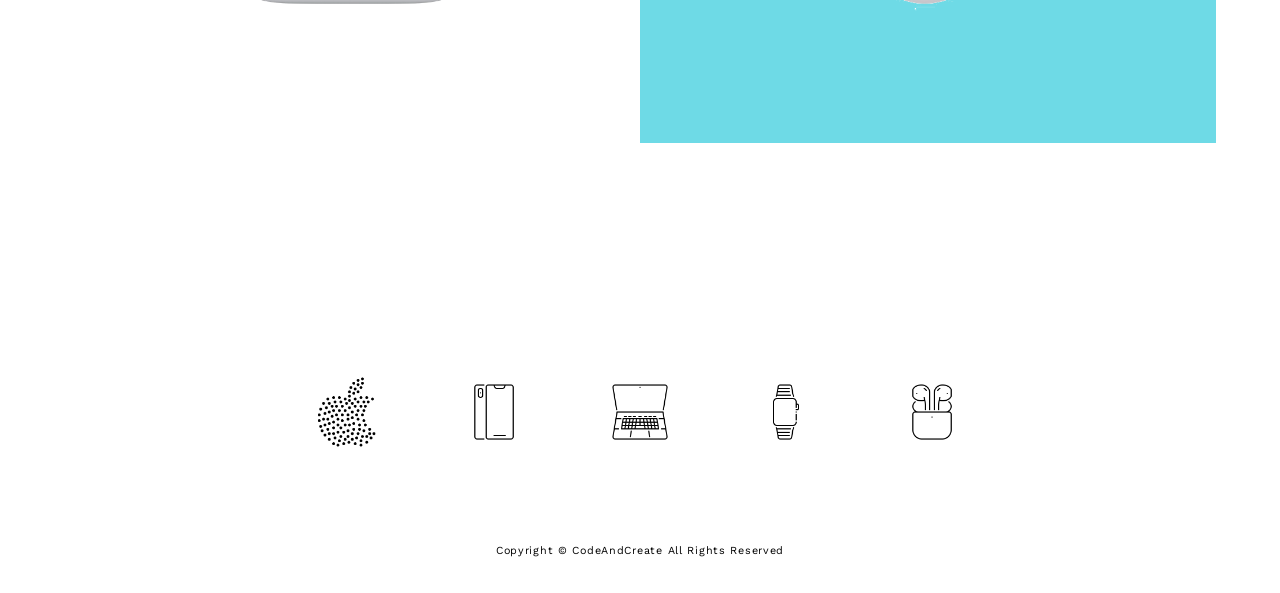
==== commit cb4c07f8: "gift to giftt" ====
--- a/Final Files/index.html
+++ b/Final Files/index.html
@@ -80,7 +80,7 @@
 
             <!-- Banner -->
             <div class="section-1-banner center">
-                <h1>&#8592; Best Gift</h1>
+                <h1>&#8592; Best Giftt</h1>
                 <p>"Creativity is just connecting things."</p>
                 <span> Apple General store..</span>
                 <button type="button">Buy Now</button>
